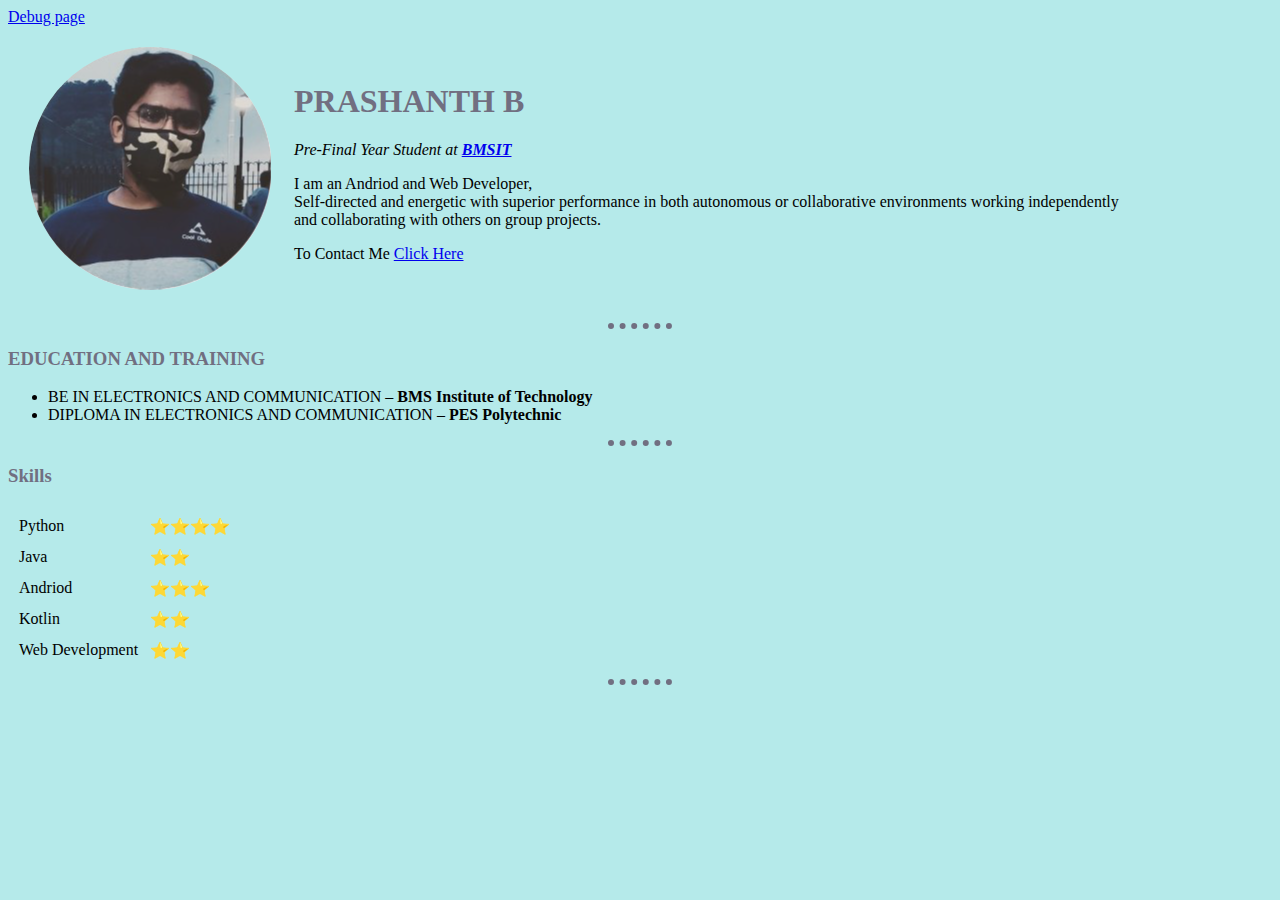
==== index.html @ 74779f2a "Add files via upload" ====
<!DOCTYPE html>
<html>

<head>
  <meta charset="utf-8">
  <title>PRASHANTH's Personal Site</title>
  <link rel="stylesheet" href="css/style.css">

</head>

<body>
  <table cellspacing="20">
    <tr>
      <td><img src="images/circle-cropped.png" alt="Prashanth's Profile picture" /></td>
      <td>
        <h1 class="p1">PRASHANTH B</h1>
        <em>Pre-Final Year Student at <strong><a href="https://bmsit.ac.in/">BMSIT</a></strong></em>
        <p>I am an Andriod and Web Developer,
          <br>Self-directed and energetic with superior performance in both autonomous or collaborative environments working independently
          <br>and collaborating with others on group projects.
        </p>
        <p>To Contact Me <a href="contactme.html">Click Here</a></p>
      </td>
    </tr>
    <a href="debug.html">Debug page</a>
  </table>
  <hr>
  <h3>EDUCATION AND TRAINING</h3>
  <ul>
    <li>BE IN ELECTRONICS AND COMMUNICATION – <strong>BMS Institute of Technology</strong></li>
    <li>DIPLOMA IN ELECTRONICS AND COMMUNICATION – <strong> PES Polytechnic</strong></li>
  </ul>
  <hr>
  <h3>Skills</h3>
  <table cellspacing="10">
    <tr>
      <td>Python</td>
      <td>⭐⭐⭐⭐</td>
    </tr>
    <tr>
      <td>Java</td>
      <td>⭐⭐</td>
    </tr>
    <tr>
      <td>Andriod</td>
      <td>⭐⭐⭐</td>
    </tr>
    <tr>
      <td>Kotlin</td>
      <td>⭐⭐</td>
    </tr>
    <tr>
      <td>Web Development</td>
      <td>⭐⭐</td>
    </tr>
  </table>
  <hr>
</body>

</html>
---- css/style.css ----
body {
  background: #B5EAEA;
}
hr {
  border-style: dotted none none;
  border-color: #716F81;
  border-width: 6.5px;
  width: 5%;
}

h1 {
  color: #716F81;
}
h3 {
  color: #716F81;
}
.p1 {
  font-family: cursive;
}
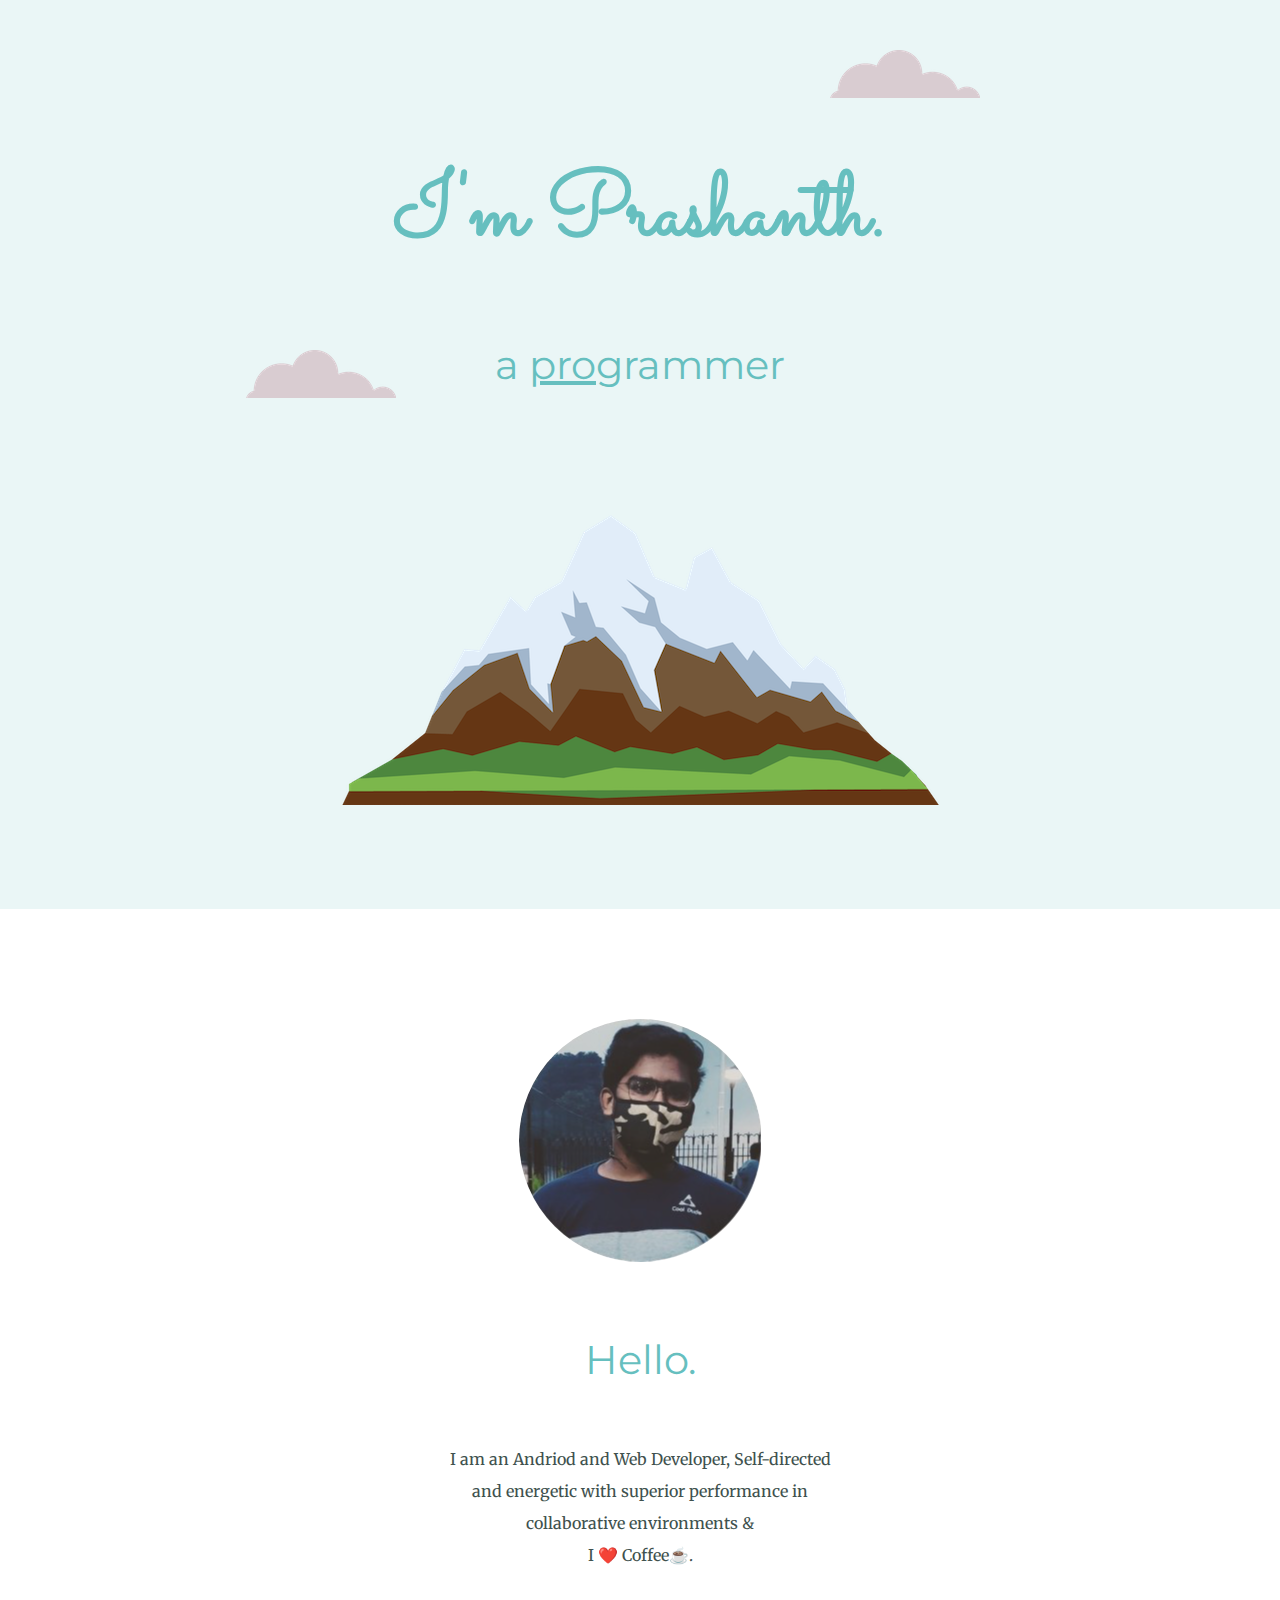
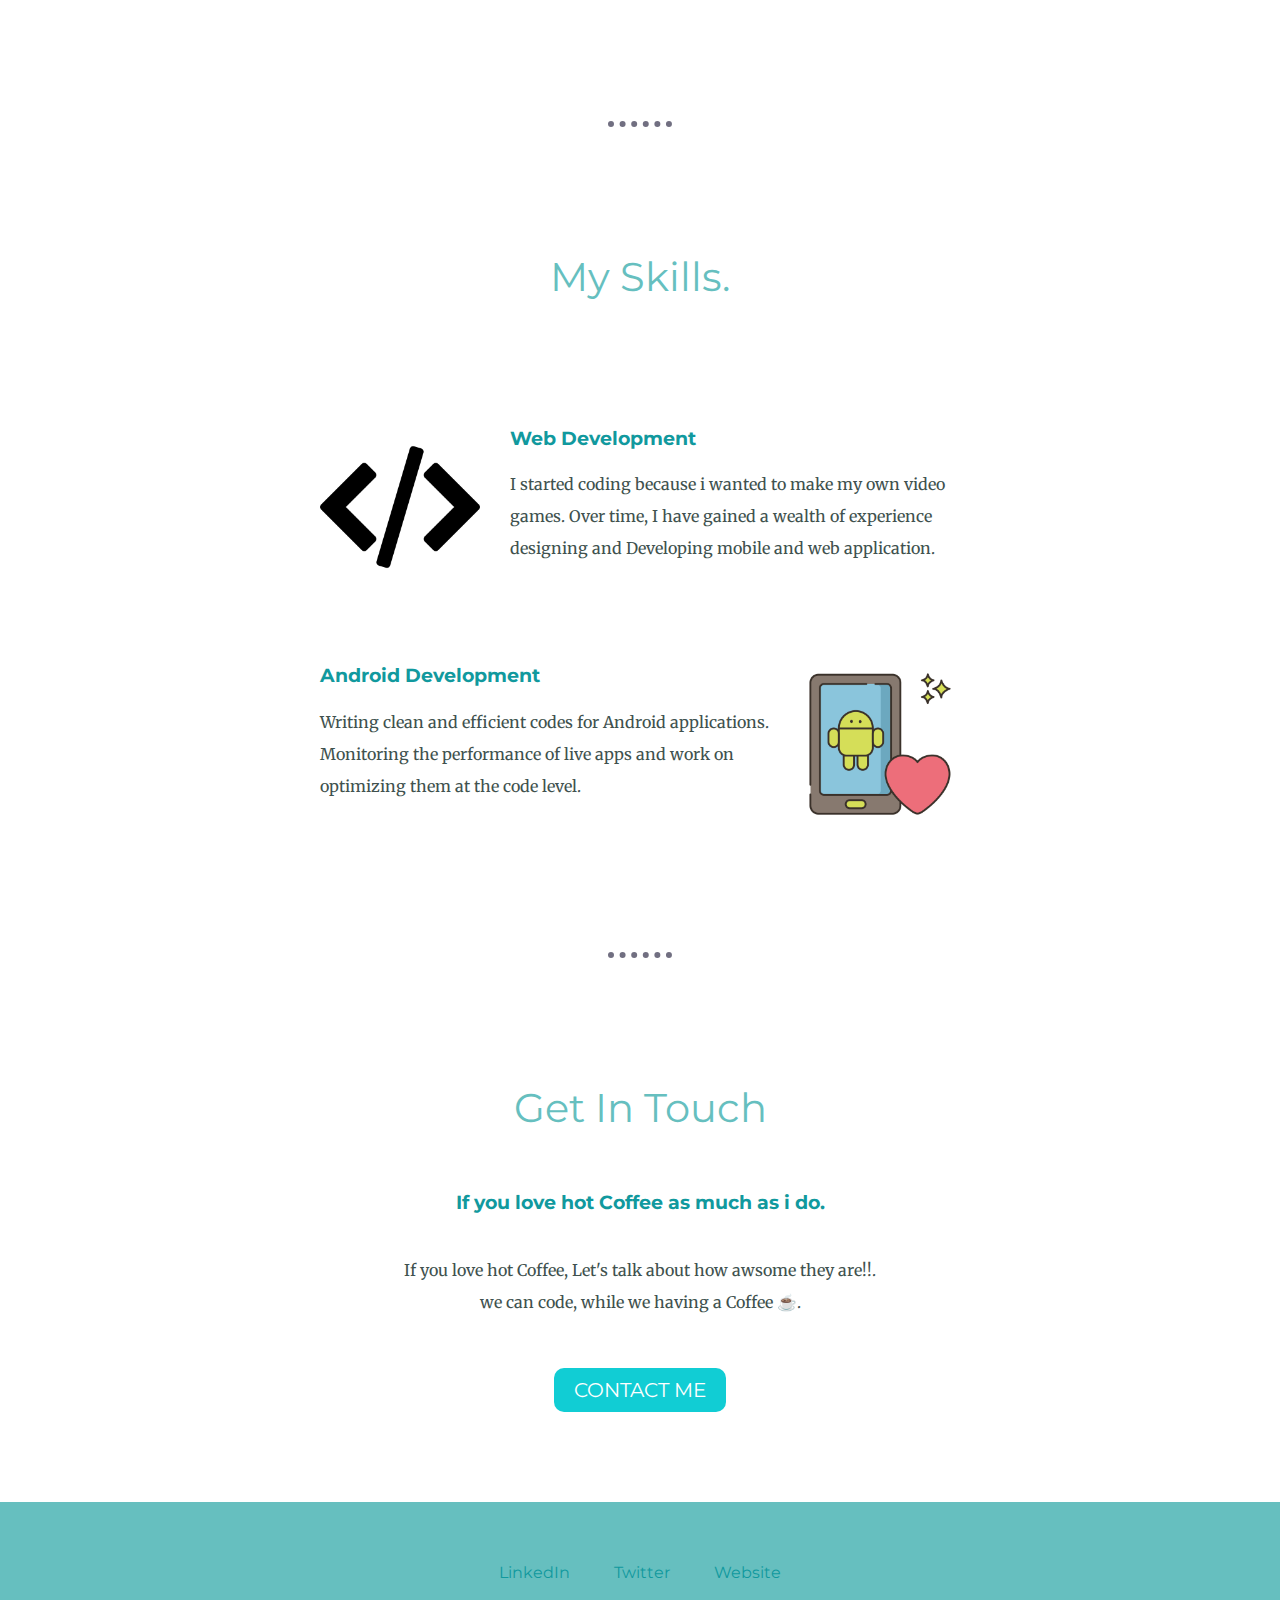
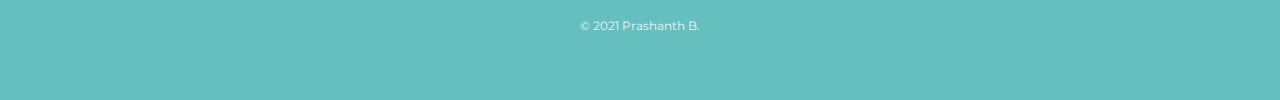
==== commit 563bb33e: "Add files via upload" ====
--- a/index.html
+++ b/index.html
@@ -3,58 +3,58 @@
 
 <head>
   <meta charset="utf-8">
-  <title>PRASHANTH's Personal Site</title>
-  <link rel="stylesheet" href="css/style.css">
-
+  <title>Pb's site</title>
+  <link rel="stylesheet" href="css/styles.css">
+  <link rel="icon" href="images/p.ico">
+  <link href="https://fonts.googleapis.com/css2?family=Merriweather&family=Montserrat&family=Sacramento&display=swap" rel="stylesheet">
 </head>
 
 <body>
-  <table cellspacing="20">
-    <tr>
-      <td><img src="images/circle-cropped.png" alt="Prashanth's Profile picture" /></td>
-      <td>
-        <h1 class="p1">PRASHANTH B</h1>
-        <em>Pre-Final Year Student at <strong><a href="https://bmsit.ac.in/">BMSIT</a></strong></em>
-        <p>I am an Andriod and Web Developer,
-          <br>Self-directed and energetic with superior performance in both autonomous or collaborative environments working independently
-          <br>and collaborating with others on group projects.
-        </p>
-        <p>To Contact Me <a href="contactme.html">Click Here</a></p>
-      </td>
-    </tr>
-    <a href="debug.html">Debug page</a>
-  </table>
-  <hr>
-  <h3>EDUCATION AND TRAINING</h3>
-  <ul>
-    <li>BE IN ELECTRONICS AND COMMUNICATION – <strong>BMS Institute of Technology</strong></li>
-    <li>DIPLOMA IN ELECTRONICS AND COMMUNICATION – <strong> PES Polytechnic</strong></li>
-  </ul>
-  <hr>
-  <h3>Skills</h3>
-  <table cellspacing="10">
-    <tr>
-      <td>Python</td>
-      <td>⭐⭐⭐⭐</td>
-    </tr>
-    <tr>
-      <td>Java</td>
-      <td>⭐⭐</td>
-    </tr>
-    <tr>
-      <td>Andriod</td>
-      <td>⭐⭐⭐</td>
-    </tr>
-    <tr>
-      <td>Kotlin</td>
-      <td>⭐⭐</td>
-    </tr>
-    <tr>
-      <td>Web Development</td>
-      <td>⭐⭐</td>
-    </tr>
-  </table>
-  <hr>
+  <div class="c1">
+    <img class="tc" src="images/cloud.png" alt="">
+    <h1>I'm Prashanth.</h1>
+    <h2>a <span class="pro">pro</span>grammer</h2>
+    <img class="bc" src="images/cloud.png" alt="">
+    <img class="m" src="images/mountain.png" alt="">
+  </div>
+  <div class="middle-container">
+    <div class="profile">
+      <img class="profimg" src="images/pb.png" alt="Profile Photo">
+      <h2>Hello.</h2>
+      <p class="profile-description">I am an Andriod and Web Developer,
+        Self-directed and energetic with superior performance in collaborative environments & <br> I ❤️ Coffee☕.</p>
+    </div>
+    <hr>
+    <div class="skills">
+      <h2>My Skills.</h2>
+      <div class="skill-row">
+        <img class="coder" src="images/coder.png" alt="skills">
+        <h3>Web Development</h3>
+        <p>I started coding because i wanted to make my own video games. Over time, I have gained a wealth of experience designing and Developing mobile and web application.</p>
+      </div>
+      <div class="skill-row">
+        <img class="android" src="images/android.png" alt="">
+        <h3>Android Development</h3>
+        <p>Writing clean and efficient codes for Android applications. Monitoring the performance of live apps and work on optimizing them at the code level.</p>
+      </div>
+    </div>
+    <hr>
+    <div class="contact-me">
+      <h2>Get In Touch</h2>
+      <h3>If you love hot Coffee as much as i do.</h3>
+      <p class="contact-description">If you love hot Coffee, Let's talk about how awsome they are!!. <br> we can code, while we having a Coffee ☕.</p>
+      <a class="btn" target="_blank" href="mailto:pb772k@gmail.com">CONTACT ME</a>
+    </div>
+  </div>
+
+
+  <div class="bottom-container">
+    <a class="footer-link" href="https://www.linkedin.com/in/prashanth-b-8b3b44203/">LinkedIn</a>
+    <a class="footer-link" href="https://twitter.com/">Twitter</a>
+    <a class="footer-link" href="https://www.appbrewery.co/">Website</a>
+    <p class="c">© 2021 Prashanth B.</p>
+  </div>
+
 </body>
 
 </html>
--- a/css/styles.css
+++ b/css/styles.css
@@ -0,0 +1,155 @@
+body {
+  color: #40514E;
+  margin: 0;
+  text-align: center;
+  font-family: 'Merriweather', serif;
+}
+
+h1 {
+  color: #66BFBF;
+  margin: 50px auto 0 auto;
+  font-size: 5.625rem;
+  font-family: 'Sacramento', cursive;
+}
+
+h2 {
+  color: #66BFBF;
+  font-size: 2.5rem;
+  font-family: 'Montserrat', sans-serif;
+  font-weight: normal;
+  line-height: 2;
+  padding: 10px;
+}
+
+h3 {
+  color: #11999E;
+  font-family: 'Montserrat', sans-serif;
+}
+
+hr {
+  border-style: dotted none none;
+  border-color: #716F81;
+  border-width: 6.5px;
+  margin: 150px auto 100px auto;
+  width: 5%;
+}
+
+.c1 {
+  background: #EAF6F6;
+  position: relative;
+  margin: 0;
+  padding: 100px;
+}
+
+.bottom-container {
+  background: #66BFBF;
+  margin: 0;
+  padding: 60px 0 30px;
+}
+
+.middle-container {
+  margin: 100px 0;
+}
+
+.footer-link {
+  color: #11999E;
+  text-decoration: none;
+  font-family: 'Montserrat', sans-serif;
+  margin: 10px 20px;
+}
+
+.footer-link:hover {
+  color: #EAF6F6;
+  text-decoration: underline;
+}
+
+.c {
+  color: #EAF6F6;
+  font-size: 0.75rem;
+  padding: 20px 0;
+  font-family: 'Montserrat', sans-serif;
+}
+
+p {
+  line-height: 2;
+}
+
+.contact-description {
+  width: 40%;
+  margin: 40px auto 60px;
+}
+
+.profile-description {
+  width: 30%;
+  line-height: 2;
+  margin: auto;
+}
+
+.profile {
+  margin: 100px auto 100px auto;
+}
+
+.pro {
+  text-decoration: underline;
+}
+
+.profimg {
+  padding: 10px;
+}
+
+.coder {
+  width: 25%;
+  float: left;
+  margin-right: 30px;
+}
+
+.android {
+  width: 25%;
+  float: right;
+  margin-left: 30px;
+}
+
+.skill-row {
+  margin: 100px auto 100px auto;
+  width: 50%;
+  text-align: left;
+}
+
+.tc {
+  position: absolute;
+  right: 300px;
+  top: 50px;
+}
+
+.bc {
+  position: absolute;
+  left: 246px;
+  top: 350px;
+}
+
+.btn {
+  background: #11cdd4;
+  background-image: -webkit-linear-gradient(top, #11cdd4, #1199e);
+  background-image: -moz-linear-gradient(top, #11cdd4, #1199e);
+  background-image: -ms-linear-gradient(top, #11cdd4, #1199e);
+  background-image: -o-linear-gradient(top, #11cdd4, #1199e);
+  background-image: linear-gradient(to bottom, #11cdd4, #1199e);
+  -webkit-border-radius: 10;
+  -moz-border-radius: 10;
+  border-radius: 10px;
+  font-family: 'Montserrat', sans-serif;
+  color: #ffffff;
+  font-size: 20px;
+  padding: 10px 20px 10px 20px;
+  text-decoration: none;
+}
+
+.btn:hover {
+  background: #13ecb3;
+  background-image: -webkit-linear-gradient(top, #13ecb3, #2bc4ad);
+  background-image: -moz-linear-gradient(top, #13ecb3, #2bc4ad);
+  background-image: -ms-linear-gradient(top, #13ecb3, #2bc4ad);
+  background-image: -o-linear-gradient(top, #13ecb3, #2bc4ad);
+  background-image: linear-gradient(to bottom, #13ecb3, #2bc4ad);
+  text-decoration: none;
+}
